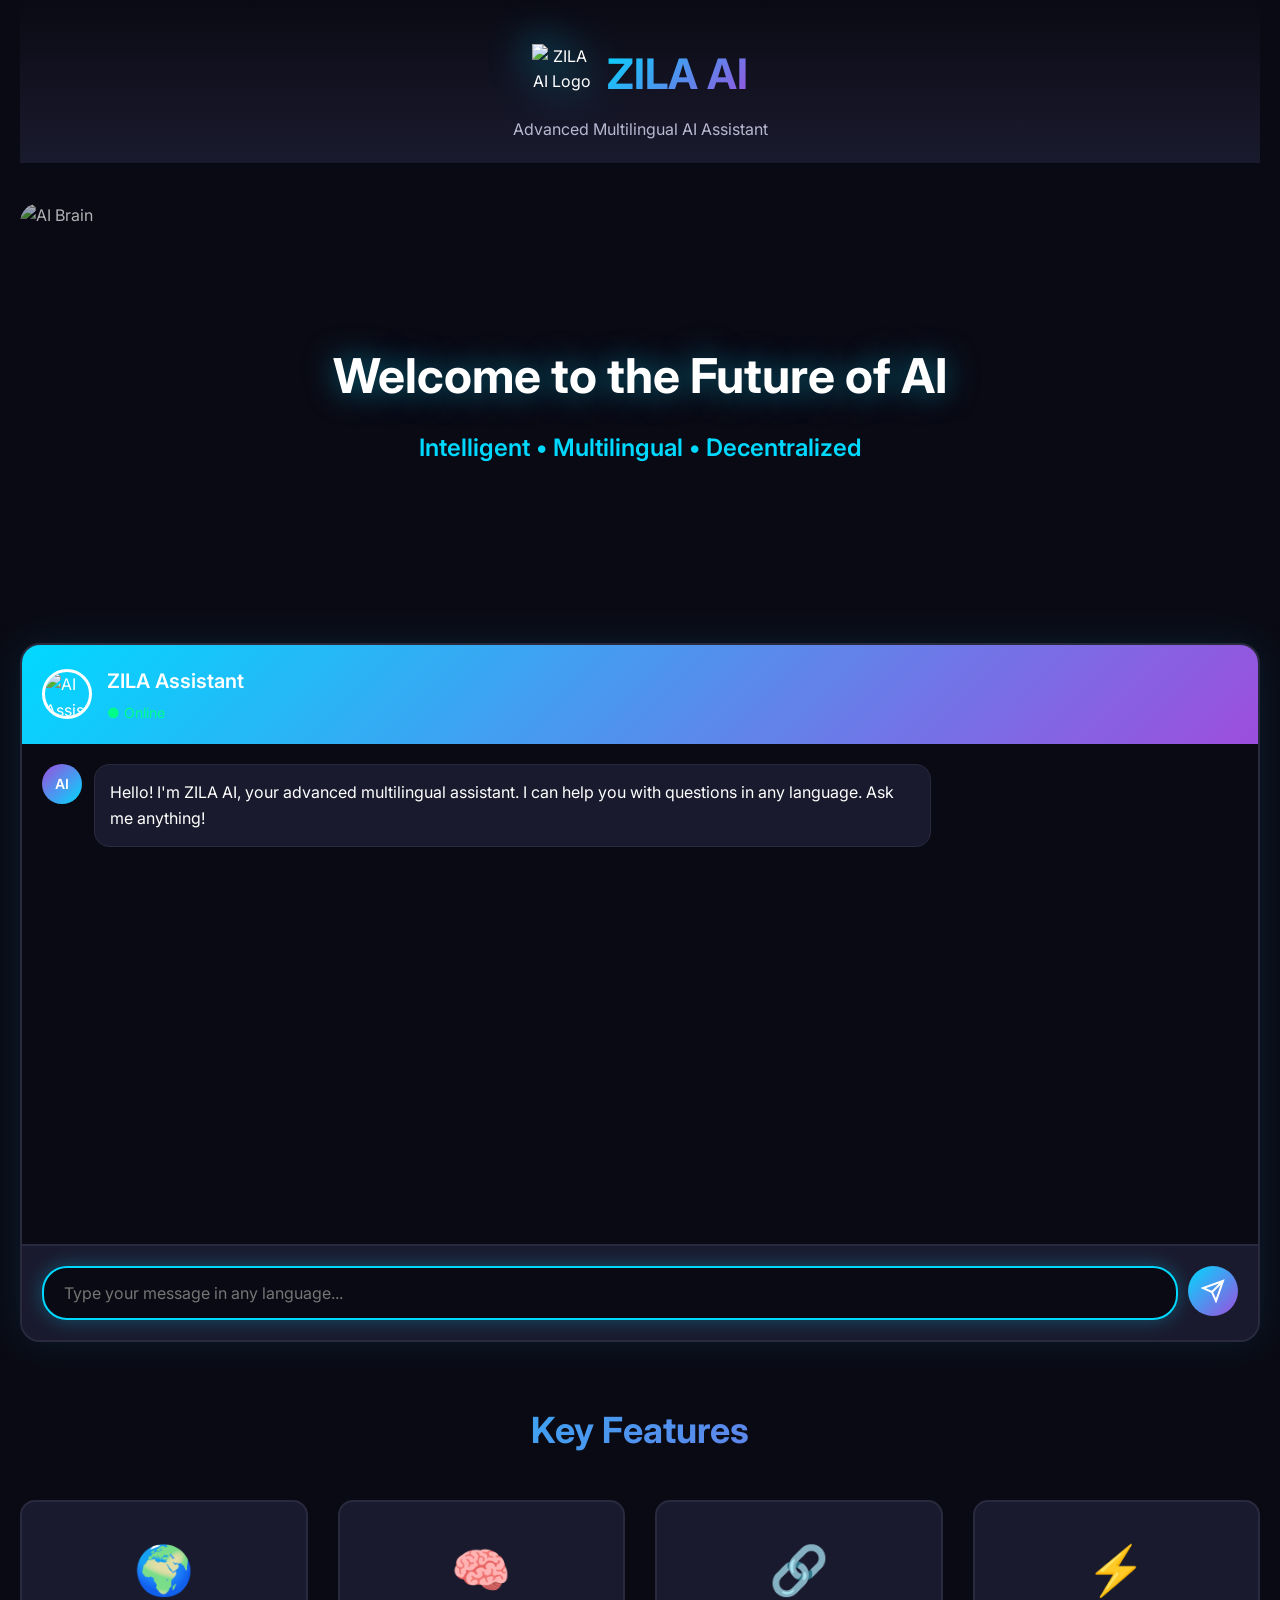
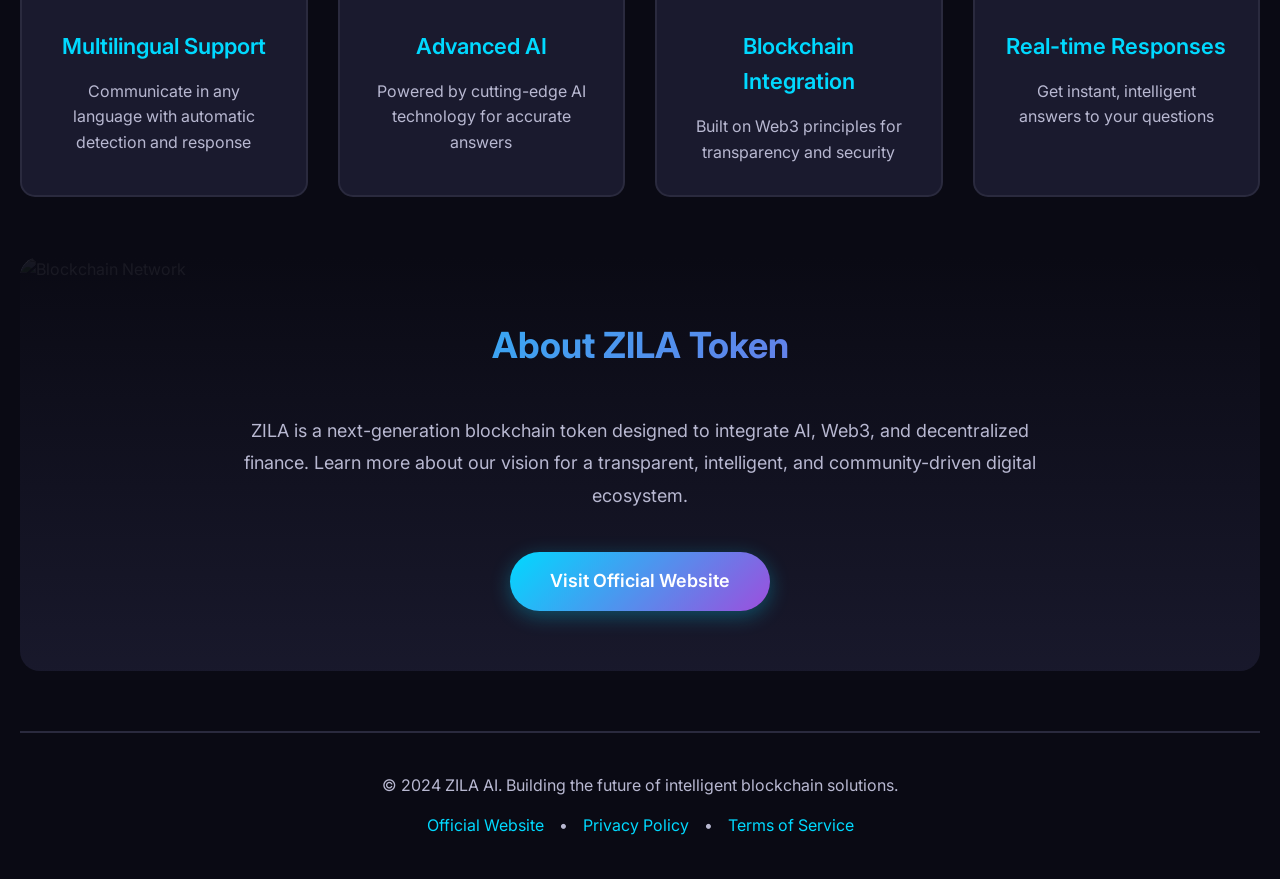
==== index.html @ 20c55b7f "Create index.html" ====
<!DOCTYPE html>
<html lang="en">
<head>
    <meta charset="UTF-8">
    <meta name="viewport" content="width=device-width, initial-scale=1.0">
    <title>ZILA AI - Advanced Multilingual AI Assistant</title>
    <link rel="stylesheet" href="styles.css">
    <link rel="preconnect" href="https://fonts.googleapis.com">
    <link rel="preconnect" href="https://fonts.gstatic.com" crossorigin>
    <link href="https://fonts.googleapis.com/css2?family=Inter:wght@400;600;700&family=Fira+Code:wght@400&display=swap" rel="stylesheet">
</head>
<body>
    <div class="container">
        <header class="header">
            <div class="logo-container">
                <img src="/images/ZILAAI.jpg" alt="ZILA AI Logo" class="logo">
                <h1 class="brand-name">ZILA AI</h1>
            </div>
            <p class="tagline">Advanced Multilingual AI Assistant</p>
        </header>

        <main class="main-content">
            <div class="hero-section">
                <img src="/images/AIBrain.jpg" alt="AI Brain" class="hero-image">
                <div class="hero-overlay">
                    <h2 class="hero-title">Welcome to the Future of AI</h2>
                    <p class="hero-subtitle">Intelligent • Multilingual • Decentralized</p>
                </div>
            </div>

            <div class="chat-container">
                <div class="chat-header">
                    <img src="/images/AIAssistant.jpg" alt="AI Assistant" class="chat-icon">
                    <div class="chat-header-text">
                        <h3>ZILA Assistant</h3>
                        <span class="status-indicator">● Online</span>
                    </div>
                </div>

                <div class="chat-messages" id="chatMessages">
                    <div class="message ai-message">
                        <div class="message-avatar">AI</div>
                        <div class="message-content">
                            <p>Hello! I'm ZILA AI, your advanced multilingual assistant. I can help you with questions in any language. Ask me anything!</p>
                        </div>
                    </div>
                </div>

                <div class="chat-input-container">
                    <input 
                        type="text" 
                        id="userInput" 
                        class="chat-input" 
                        placeholder="Type your message in any language..."
                        autocomplete="off"
                    >
                    <button id="sendButton" class="send-button">
                        <svg width="24" height="24" viewBox="0 0 24 24" fill="none" stroke="currentColor" stroke-width="2">
                            <path d="M22 2L11 13M22 2l-7 20-4-9-9-4 20-7z"/>
                        </svg>
                    </button>
                </div>
            </div>

            <div class="features-section">
                <h2 class="section-title">Key Features</h2>
                <div class="features-grid">
                    <div class="feature-card">
                        <div class="feature-icon">🌍</div>
                        <h3>Multilingual Support</h3>
                        <p>Communicate in any language with automatic detection and response</p>
                    </div>
                    <div class="feature-card">
                        <div class="feature-icon">🧠</div>
                        <h3>Advanced AI</h3>
                        <p>Powered by cutting-edge AI technology for accurate answers</p>
                    </div>
                    <div class="feature-card">
                        <div class="feature-icon">🔗</div>
                        <h3>Blockchain Integration</h3>
                        <p>Built on Web3 principles for transparency and security</p>
                    </div>
                    <div class="feature-card">
                        <div class="feature-icon">⚡</div>
                        <h3>Real-time Responses</h3>
                        <p>Get instant, intelligent answers to your questions</p>
                    </div>
                </div>
            </div>

            <div class="token-section">
                <img src="/images/Blockchain.jpg" alt="Blockchain Network" class="token-bg">
                <div class="token-content">
                    <h2 class="section-title">About ZILA Token</h2>
                    <p class="token-description">
                        ZILA is a next-generation blockchain token designed to integrate AI, Web3, and decentralized finance. 
                        Learn more about our vision for a transparent, intelligent, and community-driven digital ecosystem.
                    </p>
                    <a href="https://zilaa10.github.io/TOKENOMICS-ZILA.ai/" target="_blank" class="cta-button">
                        Visit Official Website
                    </a>
                </div>
            </div>
        </main>

        <footer class="footer">
            <p>&copy; 2024 ZILA AI. Building the future of intelligent blockchain solutions.</p>
            <div class="footer-links">
                <a href="https://zilaa10.github.io/TOKENOMICS-ZILA.ai/" target="_blank">Official Website</a>
                <span>•</span>
                <a href="#" onclick="return false;">Privacy Policy</a>
                <span>•</span>
                <a href="#" onclick="return false;">Terms of Service</a>
            </div>
        </footer>
    </div>

    <script src="script.js"></script>
</body>
</html>
---- styles.css ----
* {
    margin: 0;
    padding: 0;
    box-sizing: border-box;
}

:root {
    --primary-bg: #0A0A14;
    --secondary-bg: #1A1A2E;
    --accent-cyan: #00D9FF;
    --accent-purple: #9D4EDD;
    --text-primary: #FFFFFF;
    --text-secondary: #B8B8D1;
    --success-green: #00FF88;
    --border-color: #2A2A3E;
}

body {
    font-family: 'Inter', sans-serif;
    background: var(--primary-bg);
    color: var(--text-primary);
    line-height: 1.6;
    overflow-x: hidden;
}

.container {
    max-width: 1400px;
    margin: 0 auto;
    padding: 0 20px;
}

/* Custom Scrollbar */
::-webkit-scrollbar {
    width: 10px;
}

::-webkit-scrollbar-track {
    background: var(--secondary-bg);
}

::-webkit-scrollbar-thumb {
    background: var(--accent-cyan);
    border-radius: 5px;
}

::-webkit-scrollbar-thumb:hover {
    background: var(--accent-purple);
}

/* Header */
.header {
    text-align: center;
    padding: 40px 0 20px;
    background: linear-gradient(180deg, var(--primary-bg) 0%, var(--secondary-bg) 100%);
}

.logo-container {
    display: flex;
    align-items: center;
    justify-content: center;
    gap: 15px;
    margin-bottom: 10px;
}

.logo {
    width: 60px;
    height: 60px;
    filter: drop-shadow(0 0 20px var(--accent-cyan));
    animation: float 3s ease-in-out infinite;
}

@keyframes float {
    0%, 100% { transform: translateY(0px); }
    50% { transform: translateY(-10px); }
}

.brand-name {
    font-size: 42px;
    font-weight: 700;
    background: linear-gradient(135deg, var(--accent-cyan) 0%, var(--accent-purple) 100%);
    -webkit-background-clip: text;
    -webkit-text-fill-color: transparent;
    background-clip: text;
}

.tagline {
    color: var(--text-secondary);
    font-size: 16px;
    font-weight: 400;
}

/* Hero Section */
.hero-section {
    position: relative;
    height: 400px;
    border-radius: 20px;
    overflow: hidden;
    margin: 40px 0;
}

.hero-image {
    width: 100%;
    height: 100%;
    object-fit: cover;
}

.hero-overlay {
    position: absolute;
    top: 0;
    left: 0;
    right: 0;
    bottom: 0;
    background: linear-gradient(180deg, rgba(10, 10, 20, 0.3) 0%, rgba(10, 10, 20, 0.9) 100%);
    display: flex;
    flex-direction: column;
    justify-content: center;
    align-items: center;
    text-align: center;
    padding: 20px;
}

.hero-title {
    font-size: 48px;
    font-weight: 700;
    margin-bottom: 15px;
    text-shadow: 0 0 30px rgba(0, 217, 255, 0.5);
}

.hero-subtitle {
    font-size: 24px;
    color: var(--accent-cyan);
    font-weight: 600;
}

/* Chat Container */
.chat-container {
    background: var(--secondary-bg);
    border-radius: 20px;
    border: 2px solid var(--border-color);
    box-shadow: 0 0 40px rgba(0, 217, 255, 0.1);
    margin: 40px 0;
    overflow: hidden;
}

.chat-header {
    display: flex;
    align-items: center;
    gap: 15px;
    padding: 20px;
    background: linear-gradient(135deg, var(--accent-cyan) 0%, var(--accent-purple) 100%);
}

.chat-icon {
    width: 50px;
    height: 50px;
    border-radius: 50%;
    border: 3px solid var(--text-primary);
}

.chat-header-text h3 {
    font-size: 20px;
    font-weight: 600;
    margin-bottom: 5px;
}

.status-indicator {
    color: var(--success-green);
    font-size: 14px;
    display: flex;
    align-items: center;
    gap: 5px;
}

.chat-messages {
    height: 500px;
    overflow-y: auto;
    padding: 20px;
    background: var(--primary-bg);
}

.message {
    display: flex;
    gap: 12px;
    margin-bottom: 20px;
    animation: slideIn 0.3s ease-out;
}

@keyframes slideIn {
    from {
        opacity: 0;
        transform: translateY(10px);
    }
    to {
        opacity: 1;
        transform: translateY(0);
    }
}

.message-avatar {
    width: 40px;
    height: 40px;
    border-radius: 50%;
    display: flex;
    align-items: center;
    justify-content: center;
    font-weight: 600;
    font-size: 14px;
    flex-shrink: 0;
}

.ai-message .message-avatar {
    background: linear-gradient(135deg, var(--accent-purple) 0%, var(--accent-cyan) 100%);
}

.user-message {
    flex-direction: row-reverse;
}

.user-message .message-avatar {
    background: linear-gradient(135deg, var(--accent-cyan) 0%, var(--success-green) 100%);
}

.message-content {
    background: var(--secondary-bg);
    padding: 15px;
    border-radius: 15px;
    max-width: 70%;
    border: 1px solid var(--border-color);
}

.user-message .message-content {
    background: linear-gradient(135deg, rgba(0, 217, 255, 0.1) 0%, rgba(157, 78, 221, 0.1) 100%);
    border: 1px solid var(--accent-cyan);
}

.message-content p {
    margin: 0;
    line-height: 1.6;
}

.message-content a {
    color: var(--accent-cyan);
    text-decoration: none;
    font-weight: 600;
}

.message-content a:hover {
    text-decoration: underline;
}

.chat-input-container {
    display: flex;
    gap: 10px;
    padding: 20px;
    background: var(--secondary-bg);
    border-top: 2px solid var(--border-color);
}

.chat-input {
    flex: 1;
    padding: 15px 20px;
    background: var(--primary-bg);
    border: 2px solid var(--border-color);
    border-radius: 25px;
    color: var(--text-primary);
    font-size: 16px;
    font-family: 'Inter', sans-serif;
    outline: none;
    transition: all 0.3s ease;
}

.chat-input:focus {
    border-color: var(--accent-cyan);
    box-shadow: 0 0 20px rgba(0, 217, 255, 0.3);
}

.send-button {
    width: 50px;
    height: 50px;
    border-radius: 50%;
    background: linear-gradient(135deg, var(--accent-cyan) 0%, var(--accent-purple) 100%);
    border: none;
    color: var(--text-primary);
    cursor: pointer;
    display: flex;
    align-items: center;
    justify-content: center;
    transition: all 0.3s ease;
}

.send-button:hover {
    transform: scale(1.1);
    box-shadow: 0 0 30px rgba(0, 217, 255, 0.5);
}

.send-button:active {
    transform: scale(0.95);
}

/* Features Section */
.features-section {
    margin: 60px 0;
}

.section-title {
    font-size: 36px;
    font-weight: 700;
    text-align: center;
    margin-bottom: 40px;
    background: linear-gradient(135deg, var(--accent-cyan) 0%, var(--accent-purple) 100%);
    -webkit-background-clip: text;
    -webkit-text-fill-color: transparent;
    background-clip: text;
}

.features-grid {
    display: grid;
    grid-template-columns: repeat(auto-fit, minmax(280px, 1fr));
    gap: 30px;
}

.feature-card {
    background: var(--secondary-bg);
    padding: 30px;
    border-radius: 15px;
    border: 2px solid var(--border-color);
    text-align: center;
    transition: all 0.3s ease;
}

.feature-card:hover {
    transform: translateY(-10px);
    border-color: var(--accent-cyan);
    box-shadow: 0 10px 40px rgba(0, 217, 255, 0.2);
}

.feature-icon {
    font-size: 48px;
    margin-bottom: 20px;
}

.feature-card h3 {
    font-size: 22px;
    font-weight: 600;
    margin-bottom: 15px;
    color: var(--accent-cyan);
}

.feature-card p {
    color: var(--text-secondary);
    font-size: 16px;
}

/* Token Section */
.token-section {
    position: relative;
    margin: 60px 0;
    border-radius: 20px;
    overflow: hidden;
    min-height: 400px;
}

.token-bg {
    position: absolute;
    width: 100%;
    height: 100%;
    object-fit: cover;
    opacity: 0.3;
}

.token-content {
    position: relative;
    z-index: 1;
    padding: 60px 40px;
    text-align: center;
    background: linear-gradient(180deg, rgba(10, 10, 20, 0.8) 0%, rgba(26, 26, 46, 0.9) 100%);
}

.token-description {
    font-size: 18px;
    color: var(--text-secondary);
    max-width: 800px;
    margin: 20px auto 40px;
    line-height: 1.8;
}

.cta-button {
    display: inline-block;
    padding: 15px 40px;
    background: linear-gradient(135deg, var(--accent-cyan) 0%, var(--accent-purple) 100%);
    color: var(--text-primary);
    text-decoration: none;
    border-radius: 30px;
    font-weight: 600;
    font-size: 18px;
    transition: all 0.3s ease;
    box-shadow: 0 5px 20px rgba(0, 217, 255, 0.3);
}

.cta-button:hover {
    transform: translateY(-3px);
    box-shadow: 0 10px 40px rgba(0, 217, 255, 0.5);
}

/* Footer */
.footer {
    text-align: center;
    padding: 40px 0;
    border-top: 2px solid var(--border-color);
    margin-top: 60px;
}

.footer p {
    color: var(--text-secondary);
    margin-bottom: 15px;
}

.footer-links {
    display: flex;
    justify-content: center;
    align-items: center;
    gap: 15px;
    flex-wrap: wrap;
}

.footer-links a {
    color: var(--accent-cyan);
    text-decoration: none;
    transition: color 0.3s ease;
}

.footer-links a:hover {
    color: var(--accent-purple);
}

.footer-links span {
    color: var(--text-secondary);
}

/* Responsive Design */
@media (max-width: 768px) {
    .brand-name {
        font-size: 32px;
    }

    .hero-title {
        font-size: 32px;
    }

    .hero-subtitle {
        font-size: 18px;
    }

    .chat-messages {
        height: 400px;
    }

    .message-content {
        max-width: 85%;
    }

    .section-title {
        font-size: 28px;
    }

    .features-grid {
        grid-template-columns: 1fr;
    }

    .token-content {
        padding: 40px 20px;
    }
  }
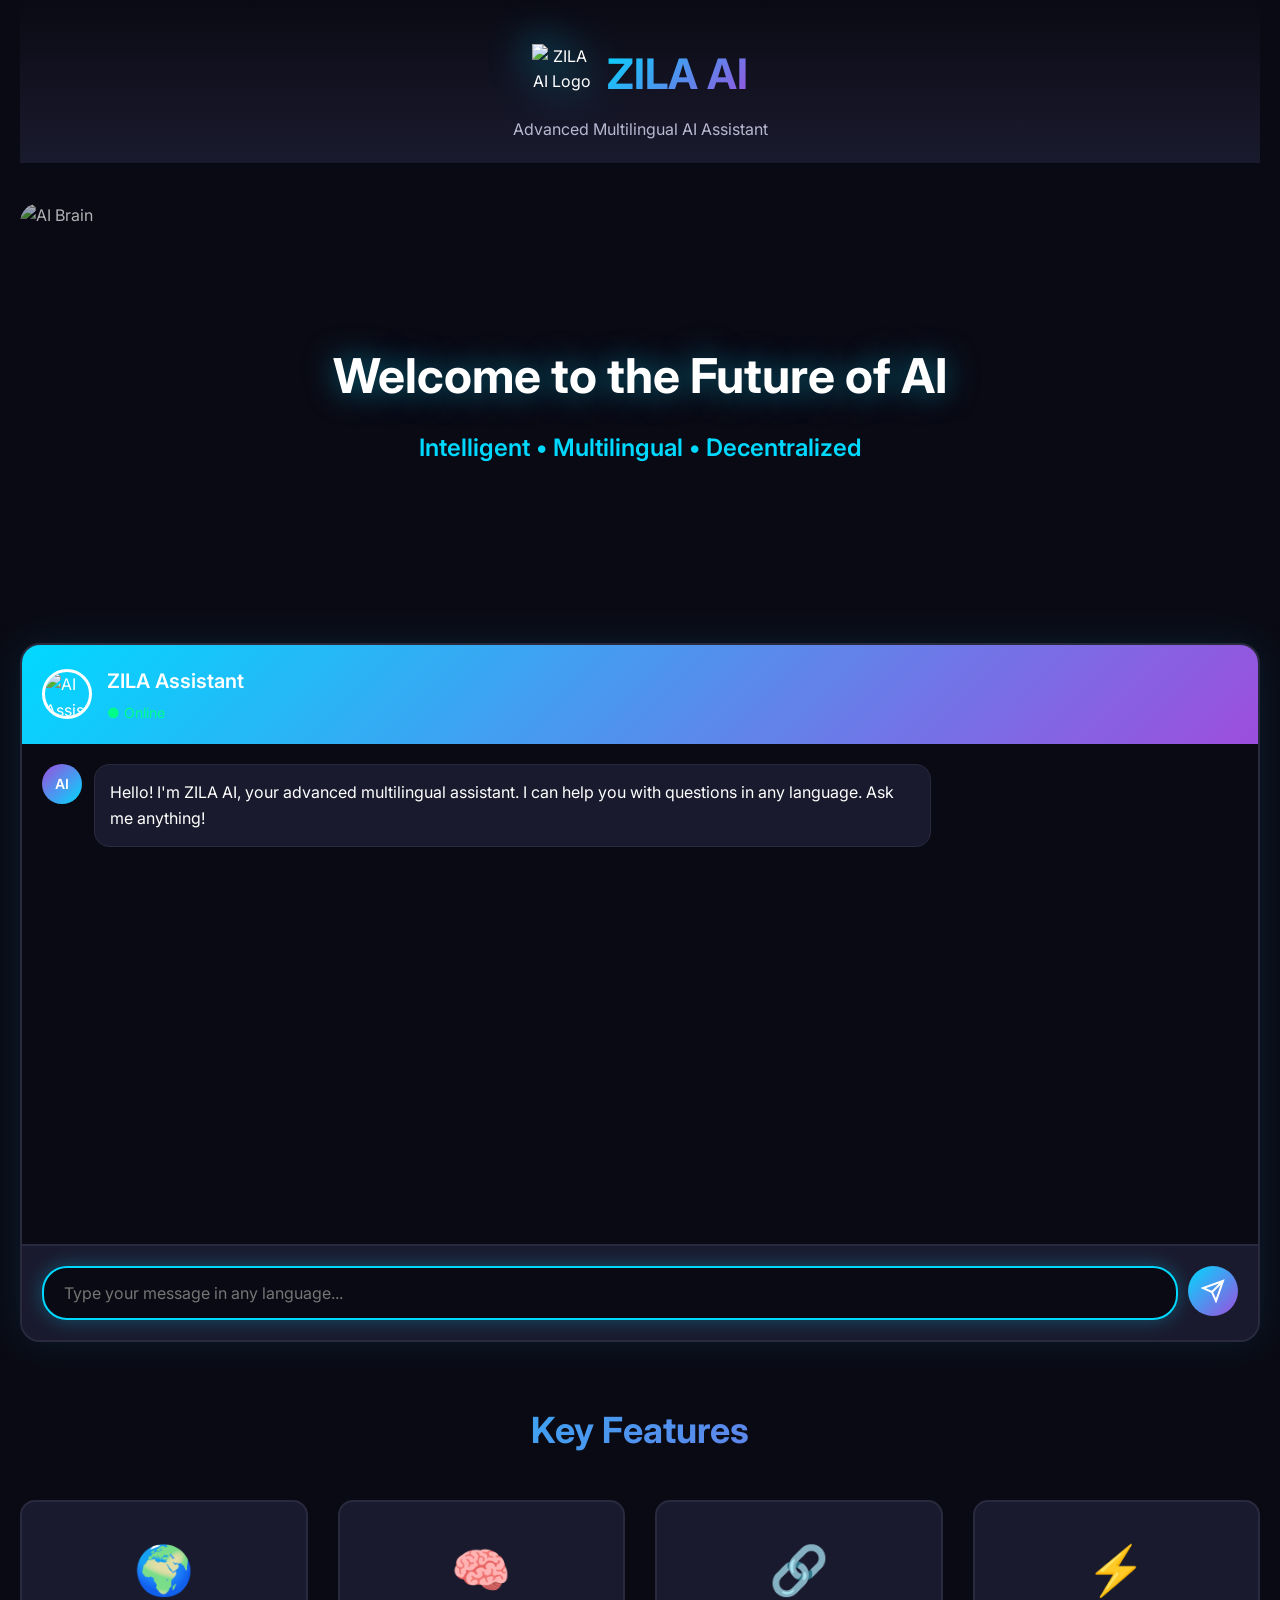
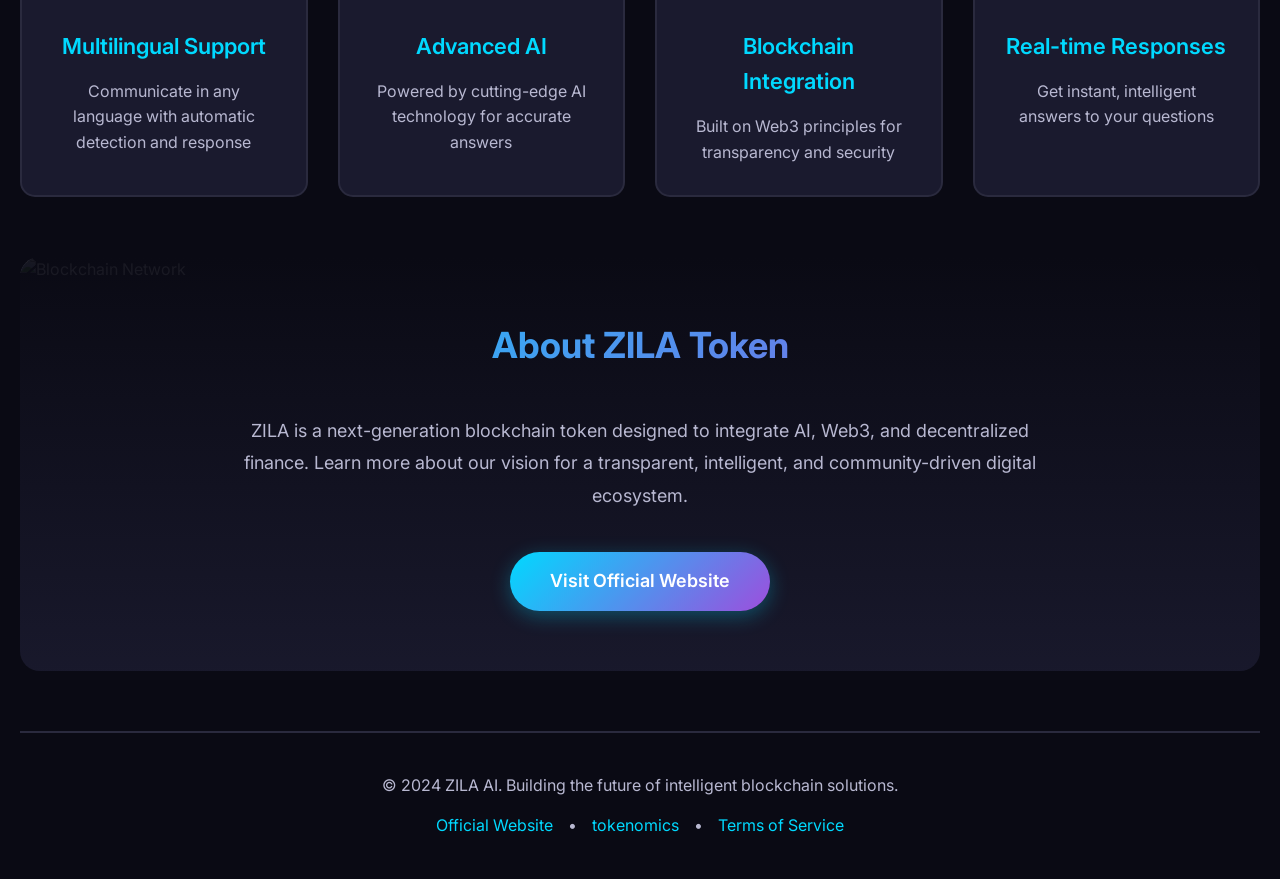
==== commit 5f39d050: "Update index.html" ====
--- a/index.html
+++ b/index.html
@@ -13,7 +13,7 @@
     <div class="container">
         <header class="header">
             <div class="logo-container">
-                <img src="/images/ZILAAI.jpg" alt="ZILA AI Logo" class="logo">
+                <img src="/images/zila.png" alt="ZILA AI Logo" class="logo">
                 <h1 class="brand-name">ZILA AI</h1>
             </div>
             <p class="tagline">Advanced Multilingual AI Assistant</p>
@@ -30,7 +30,7 @@
 
             <div class="chat-container">
                 <div class="chat-header">
-                    <img src="/images/AIAssistant.jpg" alt="AI Assistant" class="chat-icon">
+                    <img src="/images/zila-ai.png" alt="AI Assistant" class="chat-icon">
                     <div class="chat-header-text">
                         <h3>ZILA Assistant</h3>
                         <span class="status-indicator">● Online</span>
@@ -96,7 +96,7 @@
                         ZILA is a next-generation blockchain token designed to integrate AI, Web3, and decentralized finance. 
                         Learn more about our vision for a transparent, intelligent, and community-driven digital ecosystem.
                     </p>
-                    <a href="https://zilaa10.github.io/TOKENOMICS-ZILA.ai/" target="_blank" class="cta-button">
+                    <a href="https://zilaa10.github.io/zila-website.ai/" target="_blank" class="cta-button">
                         Visit Official Website
                     </a>
                 </div>
@@ -106,9 +106,9 @@
         <footer class="footer">
             <p>&copy; 2024 ZILA AI. Building the future of intelligent blockchain solutions.</p>
             <div class="footer-links">
-                <a href="https://zilaa10.github.io/TOKENOMICS-ZILA.ai/" target="_blank">Official Website</a>
+                <a href="https://zilaa10.github.io/zila-website.ai/" target="_blank">Official Website</a>
                 <span>•</span>
-                <a href="#" onclick="return false;">Privacy Policy</a>
+                <a href="https://zilaa10.github.io/TOKENOMICS-ZILA.ai/" onclick="return false;">tokenomics</a>
                 <span>•</span>
                 <a href="#" onclick="return false;">Terms of Service</a>
             </div>
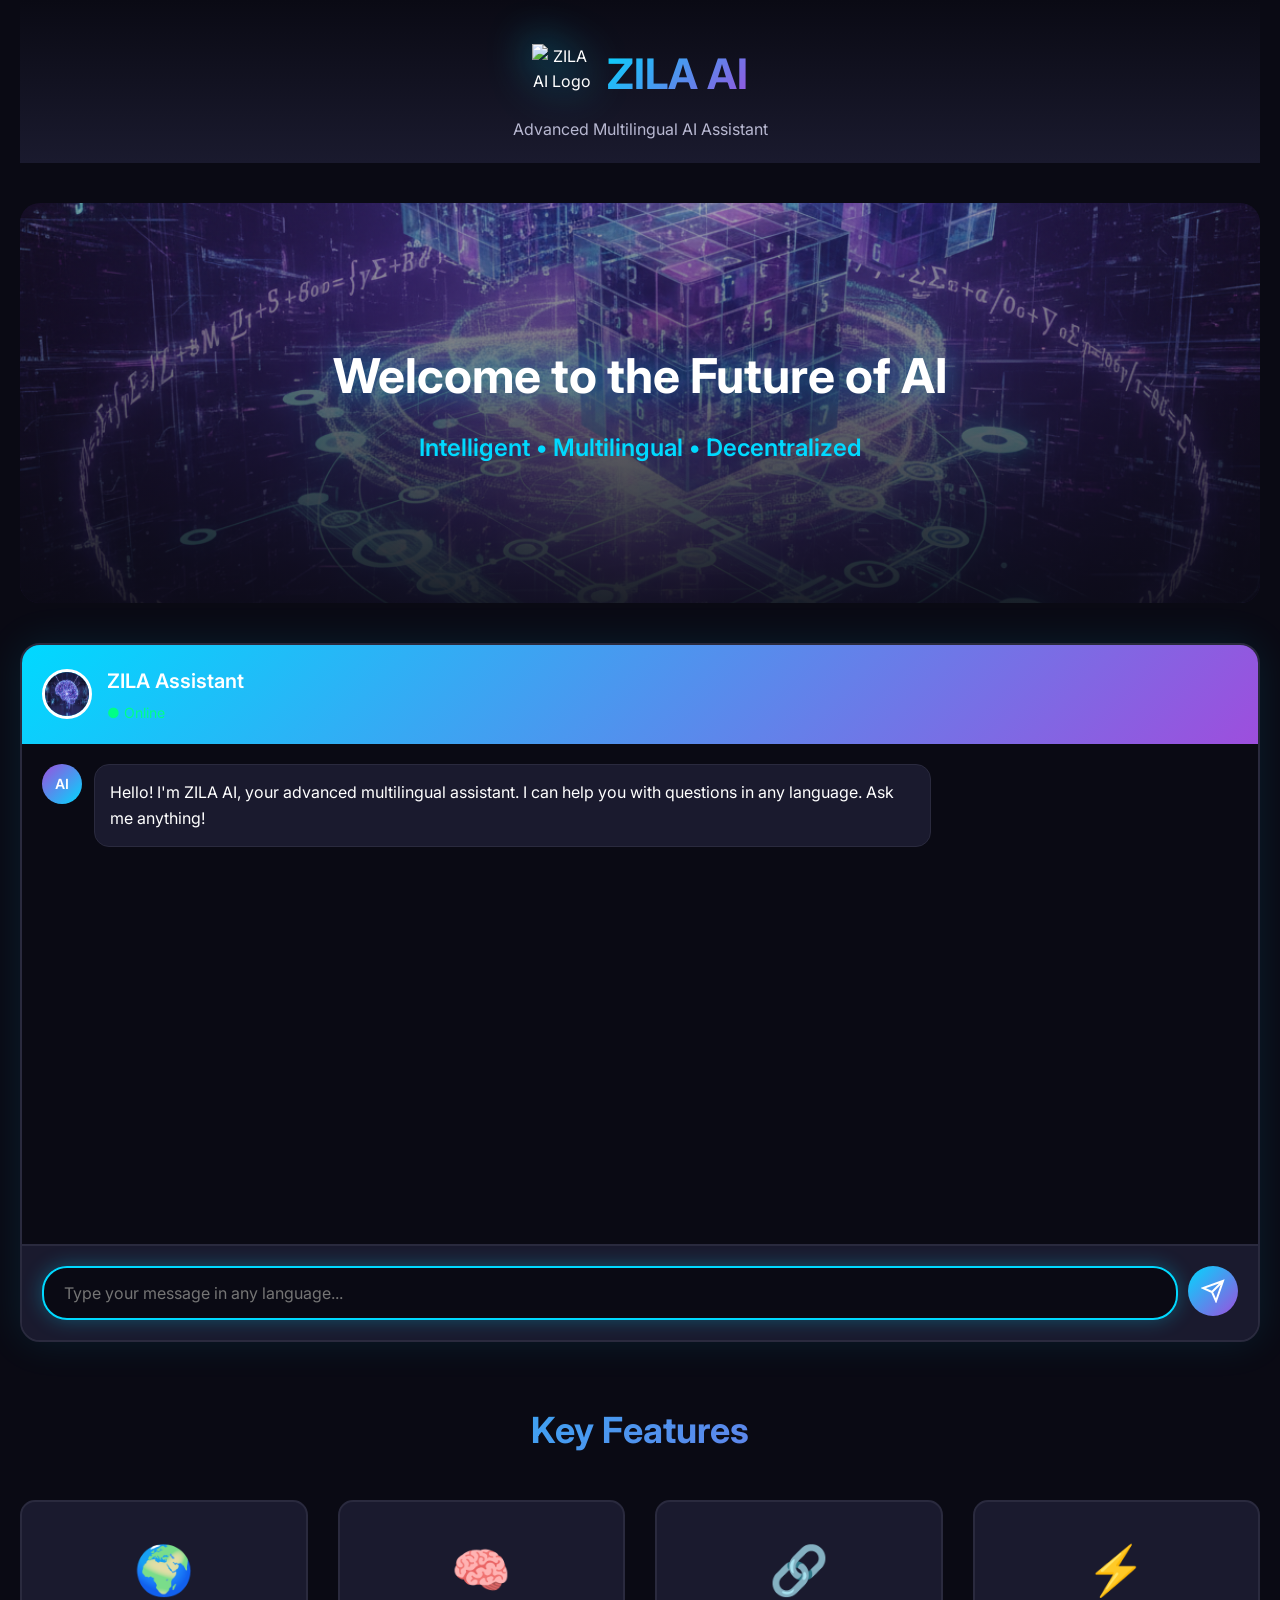
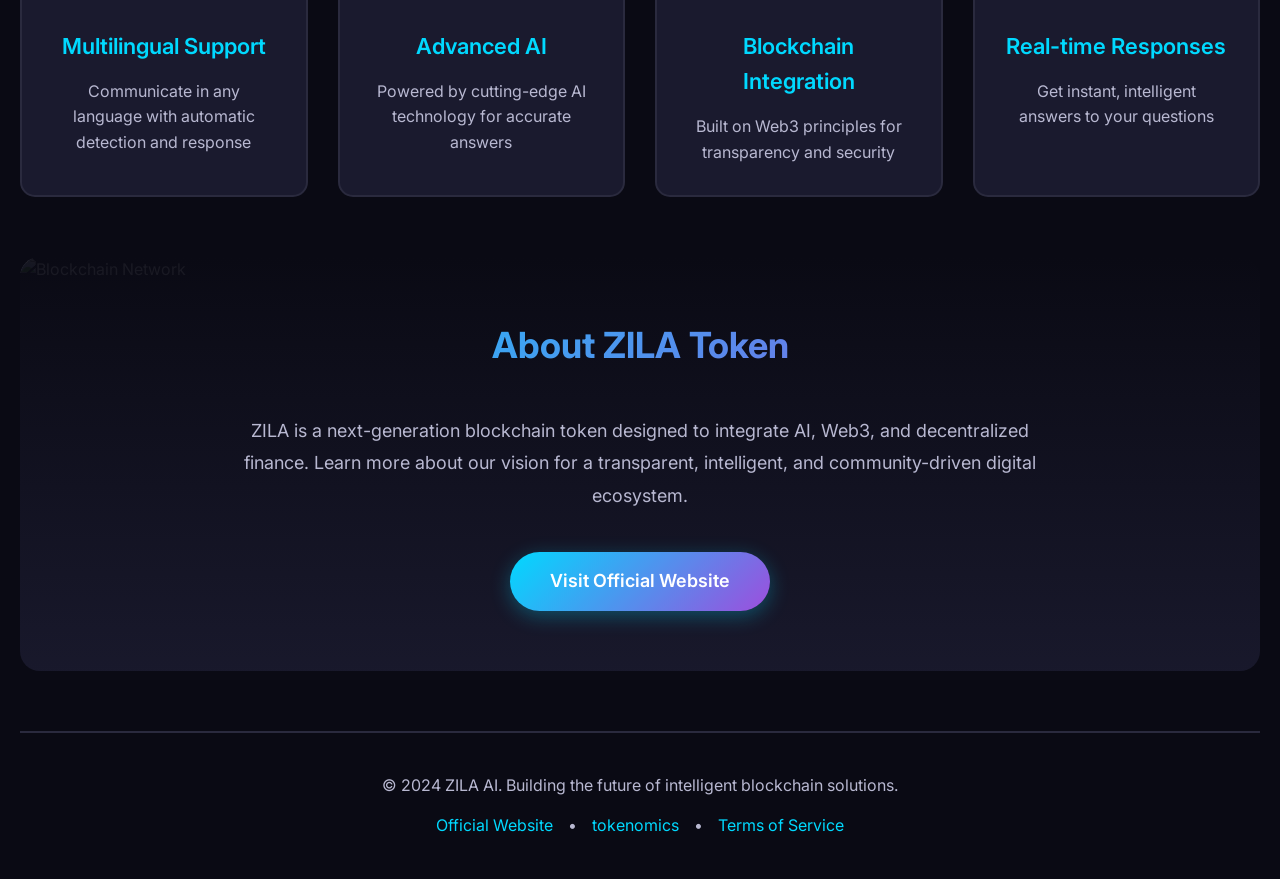
==== commit 3f304c1d: "Update index.html" ====
--- a/index.html
+++ b/index.html
@@ -21,7 +21,7 @@
 
         <main class="main-content">
             <div class="hero-section">
-                <img src="/images/AIBrain.jpg" alt="AI Brain" class="hero-image">
+                <img src="public/images/mate.png" alt="AI Brain" class="hero-image">
                 <div class="hero-overlay">
                     <h2 class="hero-title">Welcome to the Future of AI</h2>
                     <p class="hero-subtitle">Intelligent • Multilingual • Decentralized</p>
@@ -30,7 +30,7 @@
 
             <div class="chat-container">
                 <div class="chat-header">
-                    <img src="/images/zila-ai.png" alt="AI Assistant" class="chat-icon">
+                    <img src="public/images/zila-ai.png" alt="AI Assistant" class="chat-icon">
                     <div class="chat-header-text">
                         <h3>ZILA Assistant</h3>
                         <span class="status-indicator">● Online</span>
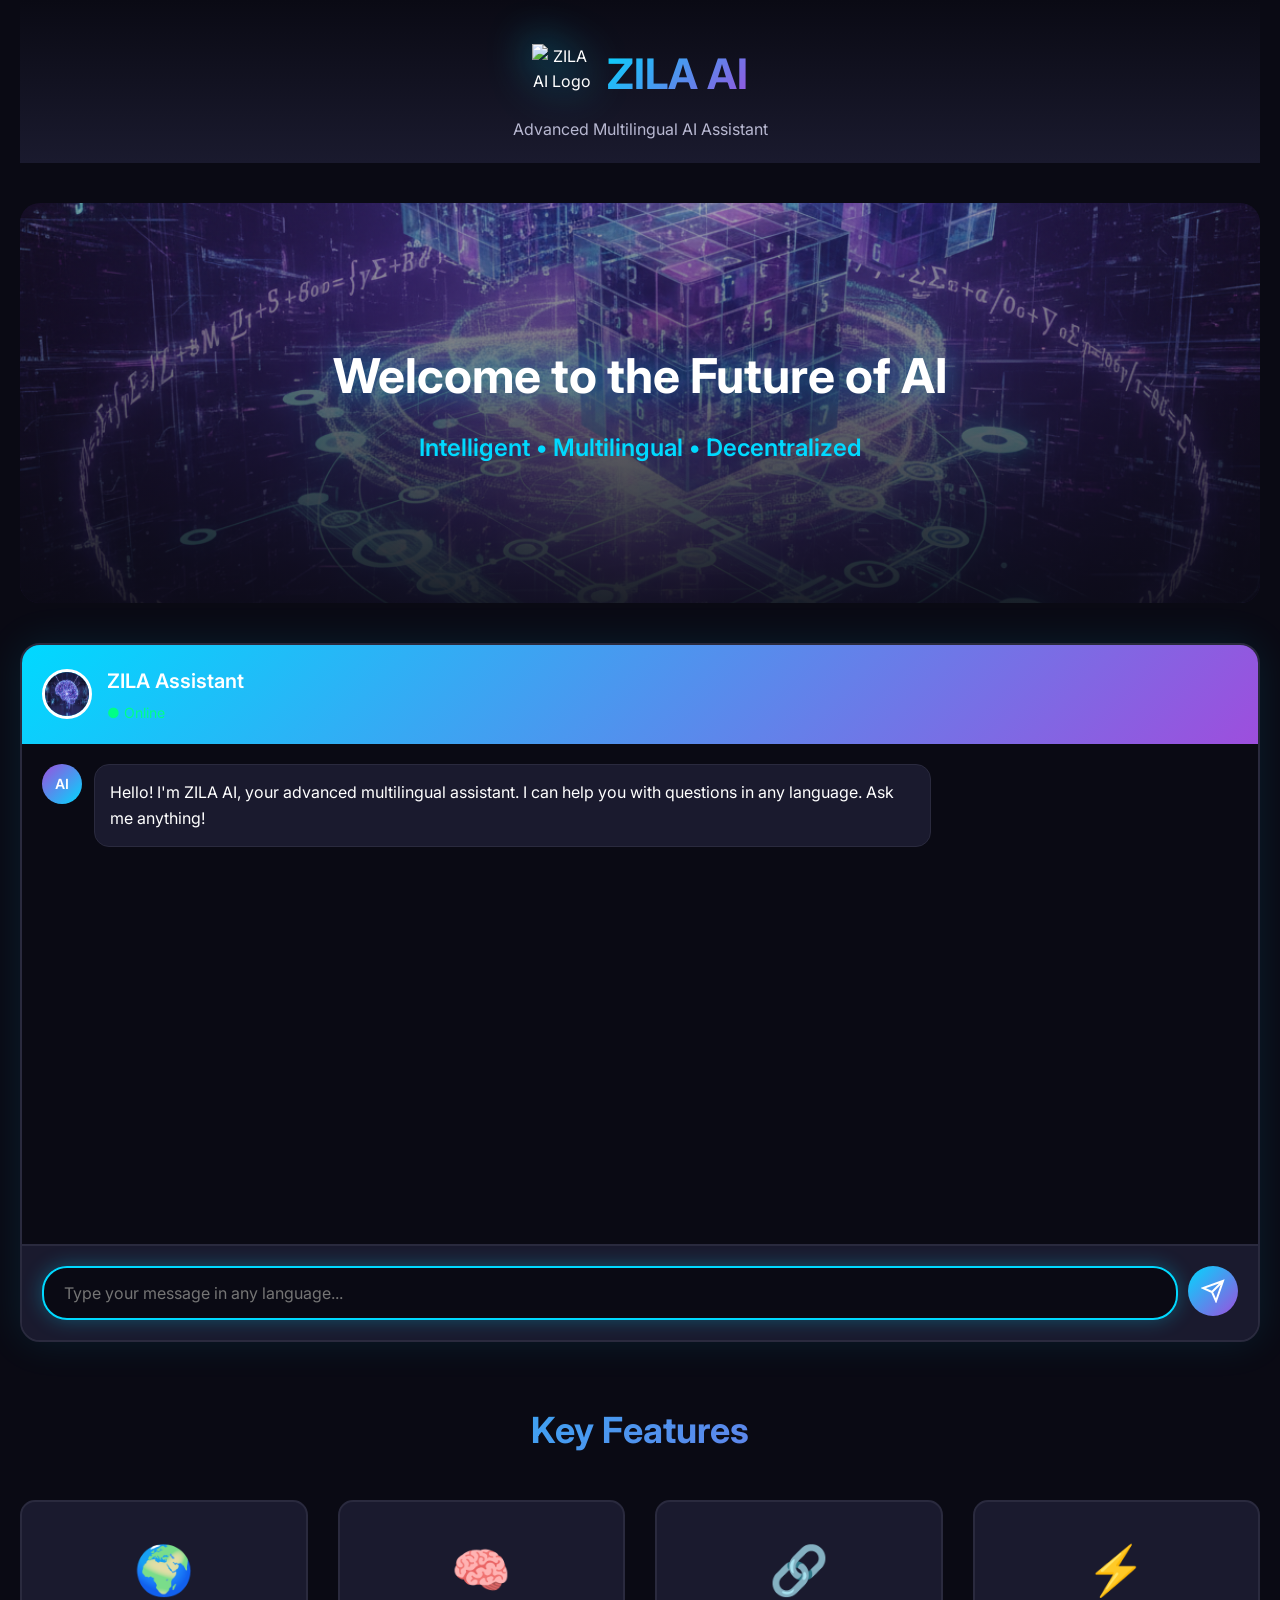
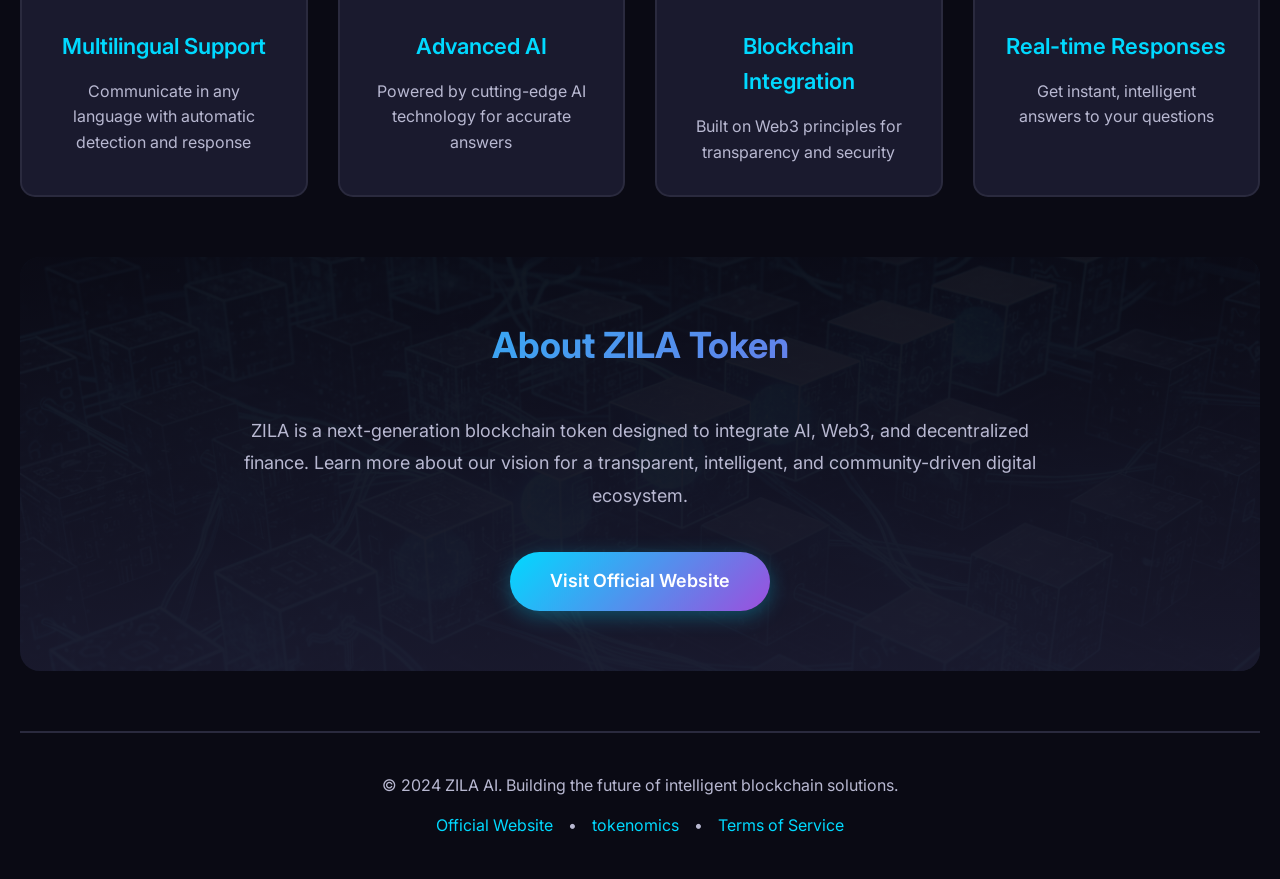
==== commit 17d67b7d: "Update index.html" ====
--- a/index.html
+++ b/index.html
@@ -89,7 +89,7 @@
             </div>
 
             <div class="token-section">
-                <img src="/images/Blockchain.jpg" alt="Blockchain Network" class="token-bg">
+                <img src="public/images/blockchain-zila.png" alt="Blockchain Network" class="token-bg">
                 <div class="token-content">
                     <h2 class="section-title">About ZILA Token</h2>
                     <p class="token-description">
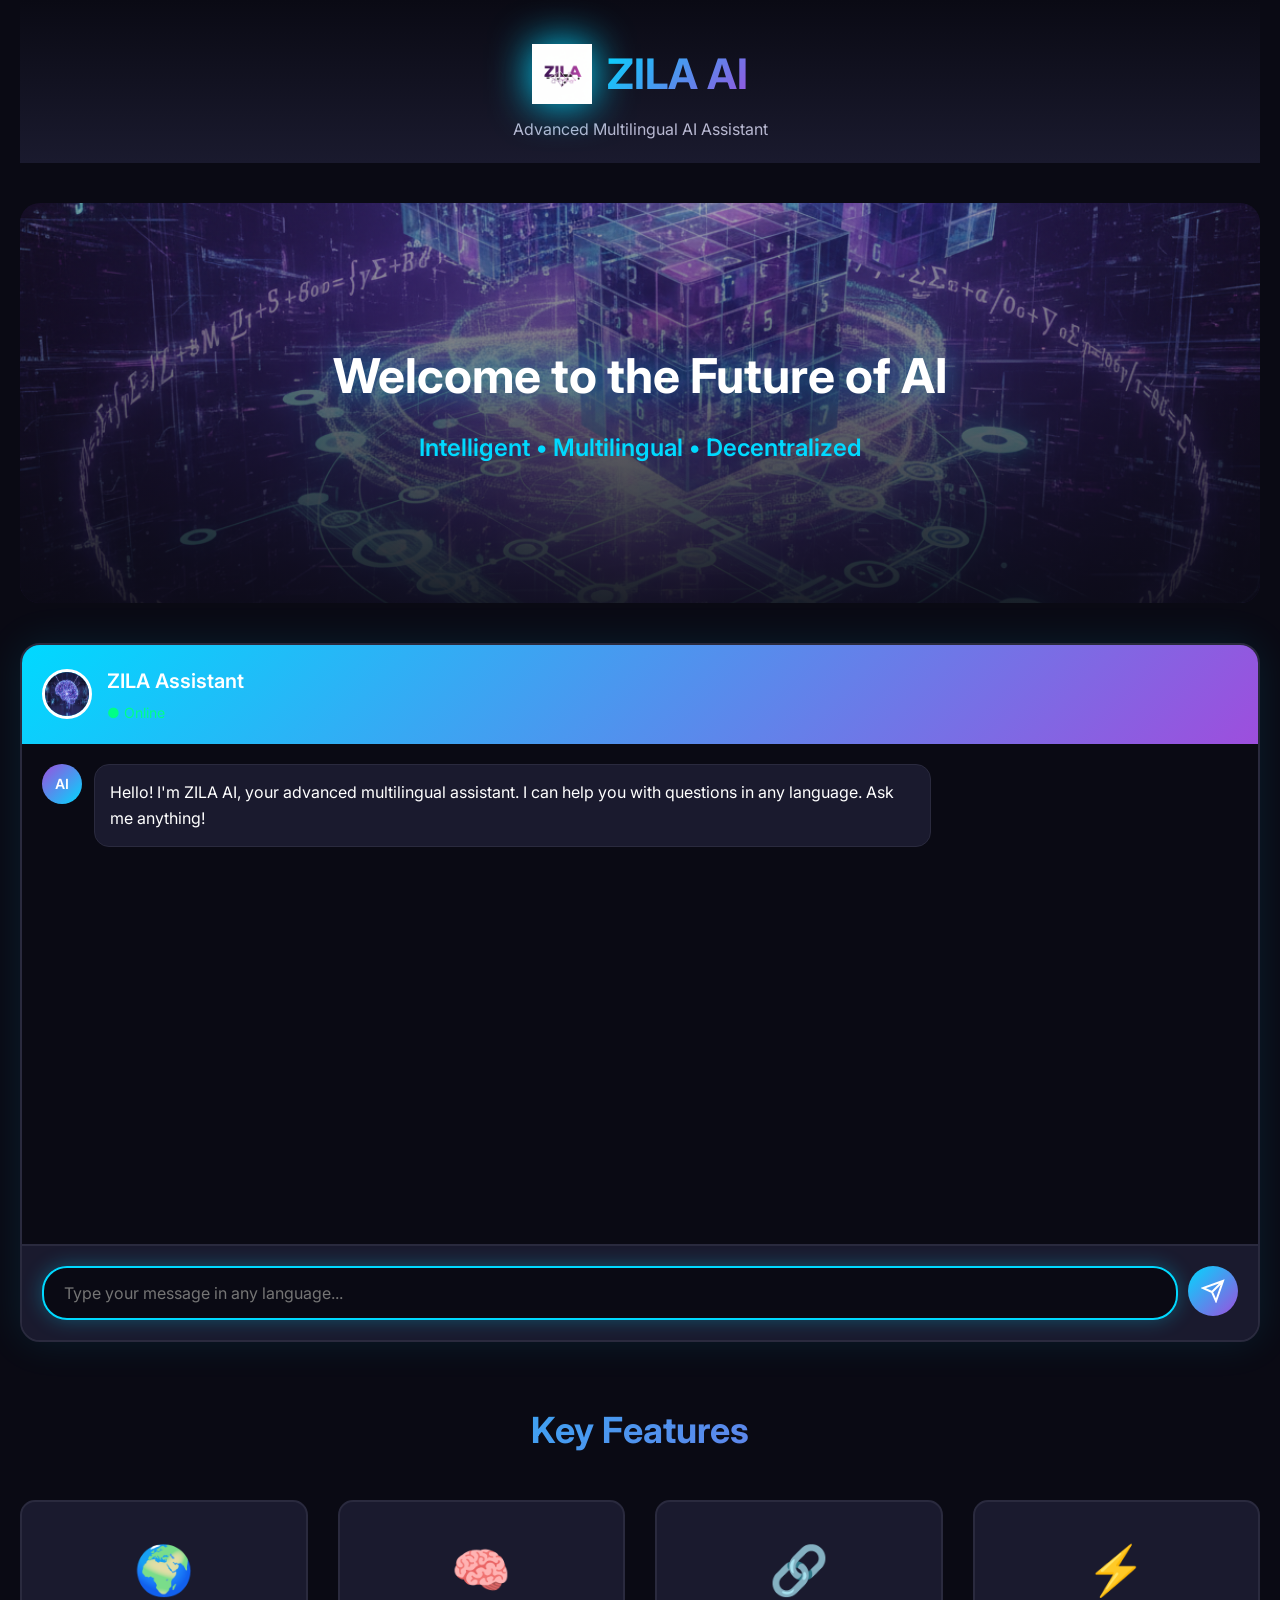
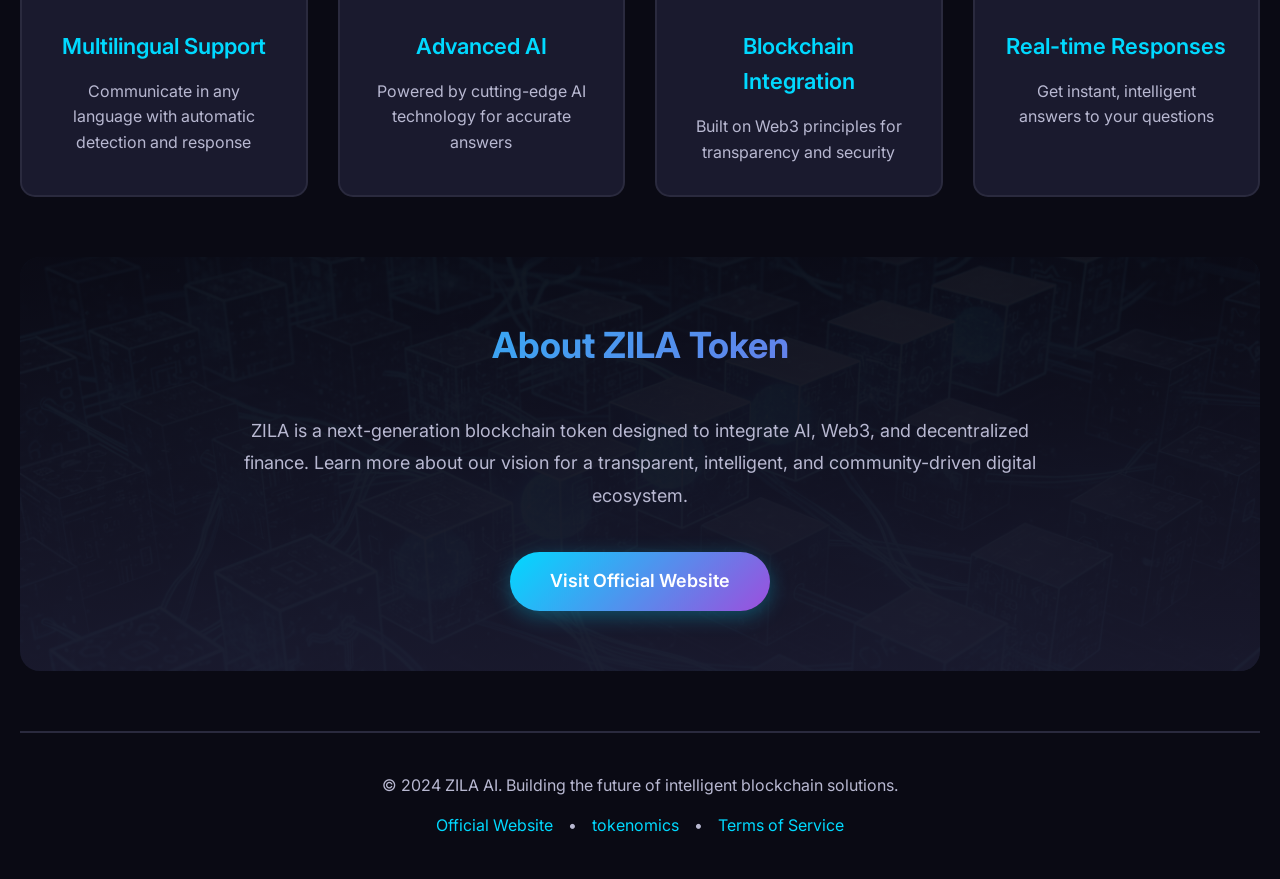
==== commit 3b92a06b: "Update index.html" ====
--- a/index.html
+++ b/index.html
@@ -13,7 +13,7 @@
     <div class="container">
         <header class="header">
             <div class="logo-container">
-                <img src="/images/zila.png" alt="ZILA AI Logo" class="logo">
+                <img src="public/images/zila.png" alt="ZILA AI Logo" class="logo">
                 <h1 class="brand-name">ZILA AI</h1>
             </div>
             <p class="tagline">Advanced Multilingual AI Assistant</p>
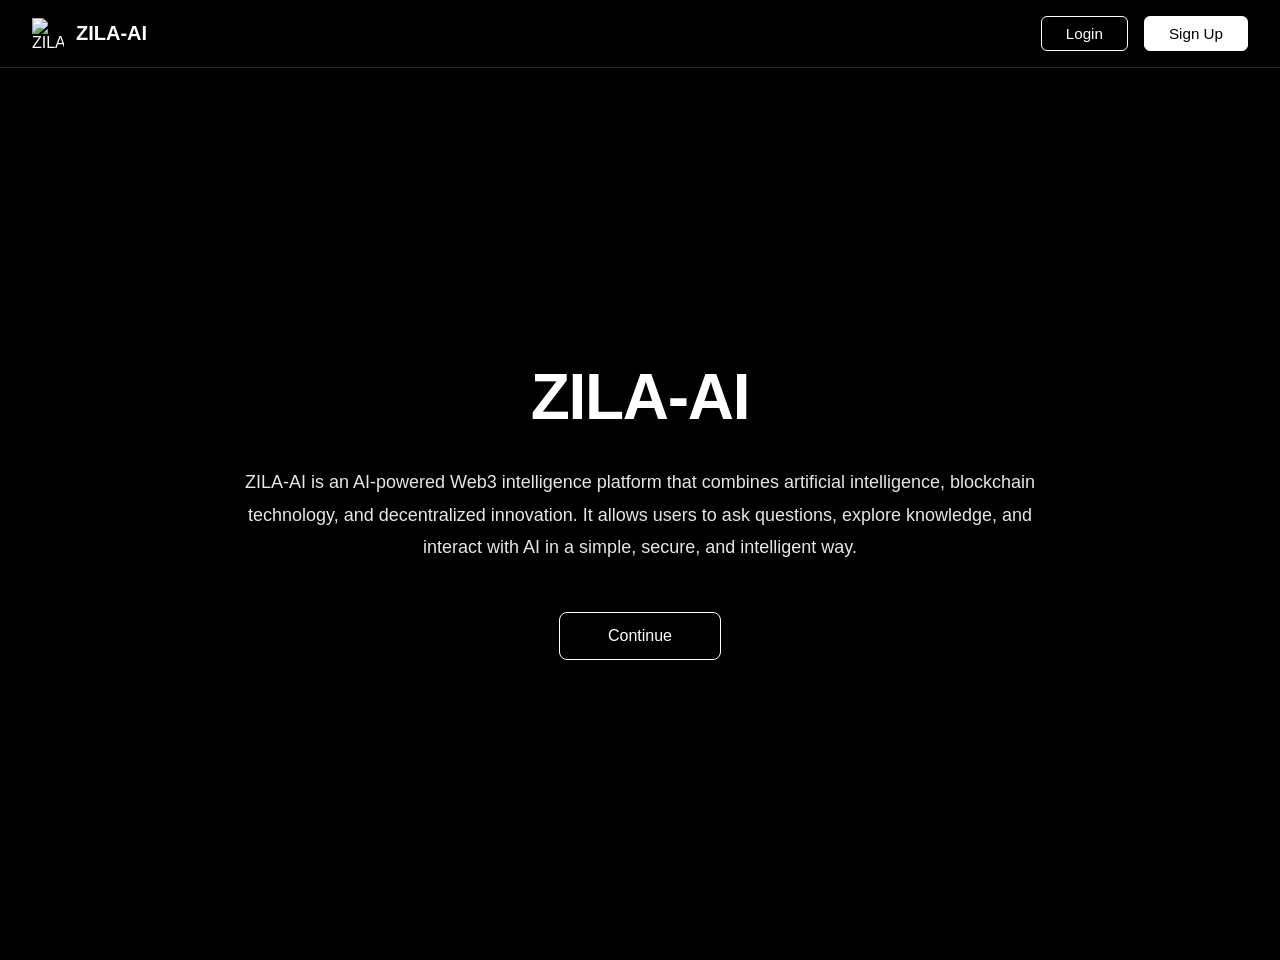
==== commit c1933363: "Update index.html" ====
--- a/index.html
+++ b/index.html
@@ -1,120 +1,62 @@
 <!DOCTYPE html>
 <html lang="en">
+
 <head>
     <meta charset="UTF-8">
     <meta name="viewport" content="width=device-width, initial-scale=1.0">
-    <title>ZILA AI - Advanced Multilingual AI Assistant</title>
-    <link rel="stylesheet" href="styles.css">
-    <link rel="preconnect" href="https://fonts.googleapis.com">
-    <link rel="preconnect" href="https://fonts.gstatic.com" crossorigin>
-    <link href="https://fonts.googleapis.com/css2?family=Inter:wght@400;600;700&family=Fira+Code:wght@400&display=swap" rel="stylesheet">
+    <link rel="icon" href="https://public-frontend-cos.metadl.com/mgx/img/favicon_atoms.ico" type="image/x-icon">
+    <title>ZILA-AI — AI-Powered Web3 Intelligence</title>
+    <link rel="stylesheet" href="./style.css">
 </head>
+
 <body>
-    <div class="container">
-        <header class="header">
-            <div class="logo-container">
-                <img src="public/images/zila.png" alt="ZILA AI Logo" class="logo">
-                <h1 class="brand-name">ZILA AI</h1>
+    <!-- Header -->
+    <header class="header">
+        <div class="header-content">
+            <div class="logo">
+                <img src="https://mgx-backend-cdn.metadl.com/generate/images/918632/2026-02-02/57b54aba-d4bb-4523-b1c0-3b6c9970adc8.png" alt="ZILA-AI Logo" class="logo-img">
+                <span class="logo-text">ZILA-AI</span>
             </div>
-            <p class="tagline">Advanced Multilingual AI Assistant</p>
-        </header>
+            <nav class="nav">
+                <button class="nav-btn" id="loginBtn">Login</button>
+                <button class="nav-btn primary" id="signupBtn">Sign Up</button>
+            </nav>
+        </div>
+    </header>
 
-        <main class="main-content">
-            <div class="hero-section">
-                <img src="public/images/mate.png" alt="AI Brain" class="hero-image">
-                <div class="hero-overlay">
-                    <h2 class="hero-title">Welcome to the Future of AI</h2>
-                    <p class="hero-subtitle">Intelligent • Multilingual • Decentralized</p>
-                </div>
-            </div>
+    <!-- Main Content -->
+    <main class="main-content">
+        <div class="hero-section">
+            <h1 class="hero-title">ZILA-AI</h1>
+            <p class="hero-description">
+                ZILA-AI is an AI-powered Web3 intelligence platform that combines artificial
+                intelligence, blockchain technology, and decentralized innovation.
+                It allows users to ask questions, explore knowledge, and interact with AI
+                in a simple, secure, and intelligent way.
+            </p>
+            <button class="continue-btn" id="continueBtn">Continue</button>
+        </div>
+    </main>
 
-            <div class="chat-container">
-                <div class="chat-header">
-                    <img src="public/images/zila-ai.png" alt="AI Assistant" class="chat-icon">
-                    <div class="chat-header-text">
-                        <h3>ZILA Assistant</h3>
-                        <span class="status-indicator">● Online</span>
-                    </div>
-                </div>
-
-                <div class="chat-messages" id="chatMessages">
-                    <div class="message ai-message">
-                        <div class="message-avatar">AI</div>
-                        <div class="message-content">
-                            <p>Hello! I'm ZILA AI, your advanced multilingual assistant. I can help you with questions in any language. Ask me anything!</p>
-                        </div>
-                    </div>
-                </div>
-
-                <div class="chat-input-container">
-                    <input 
-                        type="text" 
-                        id="userInput" 
-                        class="chat-input" 
-                        placeholder="Type your message in any language..."
-                        autocomplete="off"
-                    >
-                    <button id="sendButton" class="send-button">
-                        <svg width="24" height="24" viewBox="0 0 24 24" fill="none" stroke="currentColor" stroke-width="2">
-                            <path d="M22 2L11 13M22 2l-7 20-4-9-9-4 20-7z"/>
-                        </svg>
-                    </button>
-                </div>
-            </div>
-
-            <div class="features-section">
-                <h2 class="section-title">Key Features</h2>
-                <div class="features-grid">
-                    <div class="feature-card">
-                        <div class="feature-icon">🌍</div>
-                        <h3>Multilingual Support</h3>
-                        <p>Communicate in any language with automatic detection and response</p>
-                    </div>
-                    <div class="feature-card">
-                        <div class="feature-icon">🧠</div>
-                        <h3>Advanced AI</h3>
-                        <p>Powered by cutting-edge AI technology for accurate answers</p>
-                    </div>
-                    <div class="feature-card">
-                        <div class="feature-icon">🔗</div>
-                        <h3>Blockchain Integration</h3>
-                        <p>Built on Web3 principles for transparency and security</p>
-                    </div>
-                    <div class="feature-card">
-                        <div class="feature-icon">⚡</div>
-                        <h3>Real-time Responses</h3>
-                        <p>Get instant, intelligent answers to your questions</p>
-                    </div>
-                </div>
-            </div>
-
-            <div class="token-section">
-                <img src="public/images/blockchain-zila.png" alt="Blockchain Network" class="token-bg">
-                <div class="token-content">
-                    <h2 class="section-title">About ZILA Token</h2>
-                    <p class="token-description">
-                        ZILA is a next-generation blockchain token designed to integrate AI, Web3, and decentralized finance. 
-                        Learn more about our vision for a transparent, intelligent, and community-driven digital ecosystem.
-                    </p>
-                    <a href="https://zilaa10.github.io/zila-website.ai/" target="_blank" class="cta-button">
-                        Visit Official Website
-                    </a>
-                </div>
-            </div>
-        </main>
-
-        <footer class="footer">
-            <p>&copy; 2024 ZILA AI. Building the future of intelligent blockchain solutions.</p>
-            <div class="footer-links">
-                <a href="https://zilaa10.github.io/zila-website.ai/" target="_blank">Official Website</a>
-                <span>•</span>
-                <a href="https://zilaa10.github.io/TOKENOMICS-ZILA.ai/" onclick="return false;">tokenomics</a>
-                <span>•</span>
-                <a href="#" onclick="return false;">Terms of Service</a>
-            </div>
-        </footer>
+    <!-- Auth Modal -->
+    <div class="modal" id="authModal">
+        <div class="modal-content">
+            <span class="close-btn" id="closeModal">&times;</span>
+            <h2 class="modal-title" id="modalTitle">Login</h2>
+            <form class="auth-form" id="authForm">
+                <input type="email" class="auth-input" id="email" placeholder="Email" required>
+                <input type="password" class="auth-input" id="password" placeholder="Password" required>
+                <button type="submit" class="auth-submit">Continue</button>
+            </form>
+            <p class="auth-toggle">
+                <span id="toggleText">Don't have an account?</span>
+                <a href="#" id="toggleAuth">Sign Up</a>
+            </p>
+        </div>
     </div>
 
-    <script src="script.js"></script>
+    <script src="./auth.js"></script>
+    <script src="./script.js"></script>
 </body>
+
 </html>
--- a/style.css
+++ b/style.css
@@ -0,0 +1,285 @@
+/* Global Styles */
+* {
+    margin: 0;
+    padding: 0;
+    box-sizing: border-box;
+}
+
+body {
+    font-family: -apple-system, BlinkMacSystemFont, 'Segoe UI', 'Inter', 'Roboto', 'Oxygen', 'Ubuntu', sans-serif;
+    background-color: #000000;
+    color: #FFFFFF;
+    min-height: 100vh;
+    overflow-x: hidden;
+}
+
+/* Custom Scrollbar */
+::-webkit-scrollbar {
+    width: 8px;
+    height: 8px;
+}
+
+::-webkit-scrollbar-track {
+    background: #0A0A0A;
+}
+
+::-webkit-scrollbar-thumb {
+    background: #2A2A2A;
+    border-radius: 4px;
+}
+
+::-webkit-scrollbar-thumb:hover {
+    background: #3A3A3A;
+}
+
+* {
+    scrollbar-width: thin;
+    scrollbar-color: #2A2A2A #0A0A0A;
+}
+
+/* Header */
+.header {
+    position: fixed;
+    top: 0;
+    left: 0;
+    right: 0;
+    background-color: #000000;
+    border-bottom: 1px solid #2A2A2A;
+    z-index: 100;
+    padding: 1rem 2rem;
+}
+
+.header-content {
+    max-width: 1400px;
+    margin: 0 auto;
+    display: flex;
+    justify-content: space-between;
+    align-items: center;
+}
+
+.logo {
+    display: flex;
+    align-items: center;
+    gap: 0.75rem;
+}
+
+.logo-img {
+    width: 32px;
+    height: 32px;
+    object-fit: contain;
+}
+
+.logo-text {
+    font-size: 1.25rem;
+    font-weight: 600;
+    color: #FFFFFF;
+}
+
+.nav {
+    display: flex;
+    gap: 1rem;
+}
+
+.nav-btn {
+    background: transparent;
+    color: #FFFFFF;
+    border: 1px solid #FFFFFF;
+    padding: 0.5rem 1.5rem;
+    border-radius: 6px;
+    cursor: pointer;
+    font-size: 0.95rem;
+    transition: all 0.3s ease;
+}
+
+.nav-btn:hover {
+    background-color: #1A1A1A;
+}
+
+.nav-btn.primary {
+    background-color: #FFFFFF;
+    color: #000000;
+}
+
+.nav-btn.primary:hover {
+    background-color: #E0E0E0;
+}
+
+/* Main Content */
+.main-content {
+    min-height: 100vh;
+    display: flex;
+    align-items: center;
+    justify-content: center;
+    padding: 2rem;
+    margin-top: 60px;
+}
+
+.hero-section {
+    max-width: 800px;
+    text-align: center;
+}
+
+.hero-title {
+    font-size: 4rem;
+    font-weight: 700;
+    margin-bottom: 2rem;
+    color: #FFFFFF;
+    letter-spacing: -0.02em;
+}
+
+.hero-description {
+    font-size: 1.125rem;
+    line-height: 1.8;
+    color: #FFFFFF;
+    margin-bottom: 3rem;
+    opacity: 0.9;
+}
+
+.continue-btn {
+    background: transparent;
+    color: #FFFFFF;
+    border: 1px solid #FFFFFF;
+    padding: 0.875rem 3rem;
+    border-radius: 8px;
+    font-size: 1rem;
+    cursor: pointer;
+    transition: all 0.3s ease;
+}
+
+.continue-btn:hover {
+    background-color: #1A1A1A;
+    transform: translateY(-2px);
+}
+
+/* Modal */
+.modal {
+    display: none;
+    position: fixed;
+    z-index: 1000;
+    left: 0;
+    top: 0;
+    width: 100%;
+    height: 100%;
+    background-color: rgba(0, 0, 0, 0.8);
+    backdrop-filter: blur(4px);
+}
+
+.modal.active {
+    display: flex;
+    align-items: center;
+    justify-content: center;
+}
+
+.modal-content {
+    background-color: #1A1A1A;
+    padding: 2.5rem;
+    border-radius: 12px;
+    width: 90%;
+    max-width: 400px;
+    position: relative;
+    border: 1px solid #2A2A2A;
+}
+
+.close-btn {
+    position: absolute;
+    top: 1rem;
+    right: 1rem;
+    font-size: 1.5rem;
+    color: #FFFFFF;
+    cursor: pointer;
+    line-height: 1;
+}
+
+.close-btn:hover {
+    opacity: 0.7;
+}
+
+.modal-title {
+    font-size: 1.75rem;
+    margin-bottom: 1.5rem;
+    color: #FFFFFF;
+    text-align: center;
+}
+
+.auth-form {
+    display: flex;
+    flex-direction: column;
+    gap: 1rem;
+}
+
+.auth-input {
+    background-color: #0A0A0A;
+    border: 1px solid #2A2A2A;
+    color: #FFFFFF;
+    padding: 0.875rem;
+    border-radius: 6px;
+    font-size: 0.95rem;
+    transition: border-color 0.3s ease;
+}
+
+.auth-input:focus {
+    outline: none;
+    border-color: #FFFFFF;
+}
+
+.auth-input::placeholder {
+    color: #666666;
+}
+
+.auth-submit {
+    background-color: #FFFFFF;
+    color: #000000;
+    border: none;
+    padding: 0.875rem;
+    border-radius: 6px;
+    font-size: 1rem;
+    font-weight: 600;
+    cursor: pointer;
+    transition: all 0.3s ease;
+    margin-top: 0.5rem;
+}
+
+.auth-submit:hover {
+    background-color: #E0E0E0;
+}
+
+.auth-toggle {
+    text-align: center;
+    margin-top: 1rem;
+    color: #FFFFFF;
+    font-size: 0.9rem;
+}
+
+.auth-toggle a {
+    color: #FFFFFF;
+    text-decoration: underline;
+    margin-left: 0.25rem;
+}
+
+.auth-toggle a:hover {
+    opacity: 0.8;
+}
+
+/* Responsive */
+@media (max-width: 768px) {
+    .header {
+        padding: 1rem;
+    }
+
+    .hero-title {
+        font-size: 2.5rem;
+    }
+
+    .hero-description {
+        font-size: 1rem;
+    }
+
+    .nav {
+        gap: 0.5rem;
+    }
+
+    .nav-btn {
+        padding: 0.5rem 1rem;
+        font-size: 0.875rem;
+    }
+    }
